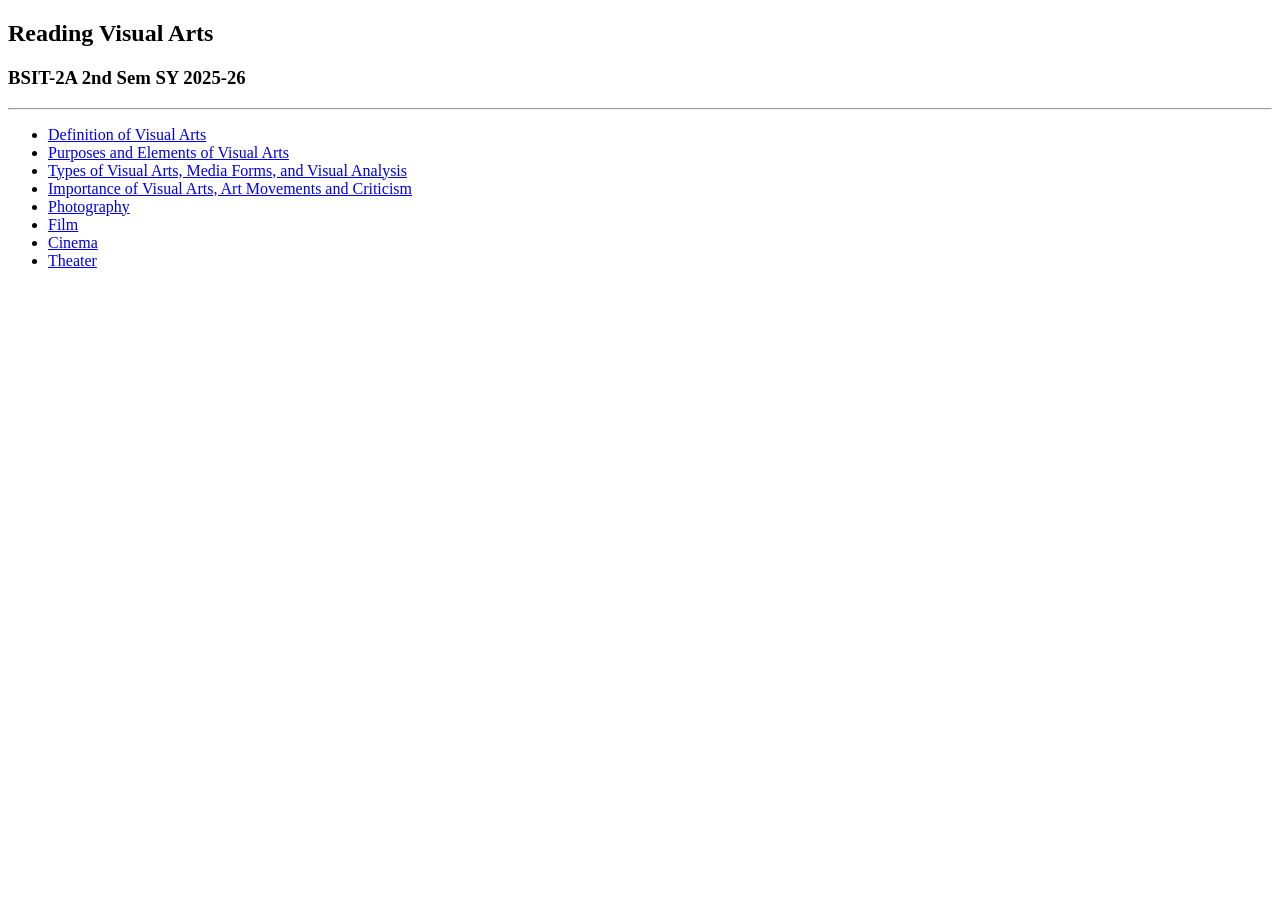
==== index.html @ 04d53574 "upd" ====
<!DOCTYPE html>
<html>
    <head>
        <title>RVA Website</title>
        <meta charset="UTF-8" />
    </head>
    <body>
        <h2>Reading Visual Arts</h2>
        <h3>BSIT-2A 2nd Sem SY 2025-26</h3>
        <hr>
        <ul>
            <li><a href="./topic/m_definition_visual_arts.html">Definition of Visual Arts</a></li>
            <li><a href="./topic/m_purpose_visual_arts.html">Purposes and Elements of Visual Arts</a></li>
            <li><a href="./topic/m_types_visual_arts.html">Types of Visual Arts, Media Forms, and Visual Analysis</a></li>
            <li><a href="./topic/m_importance_visual_arts.html">Importance of Visual Arts, Art Movements and Criticism</a></li>
            <li><a href="./topic/f_photography.html">Photography</a></li>
            <li><a href="./topic/f_film.html">Film</a></li>
            <li><a href="./topic/f_cinema.html">Cinema</a></li>
            <li><a href="./topic/f_theater.html">Theater</a></li>
        </ul>
    </body>
</html>
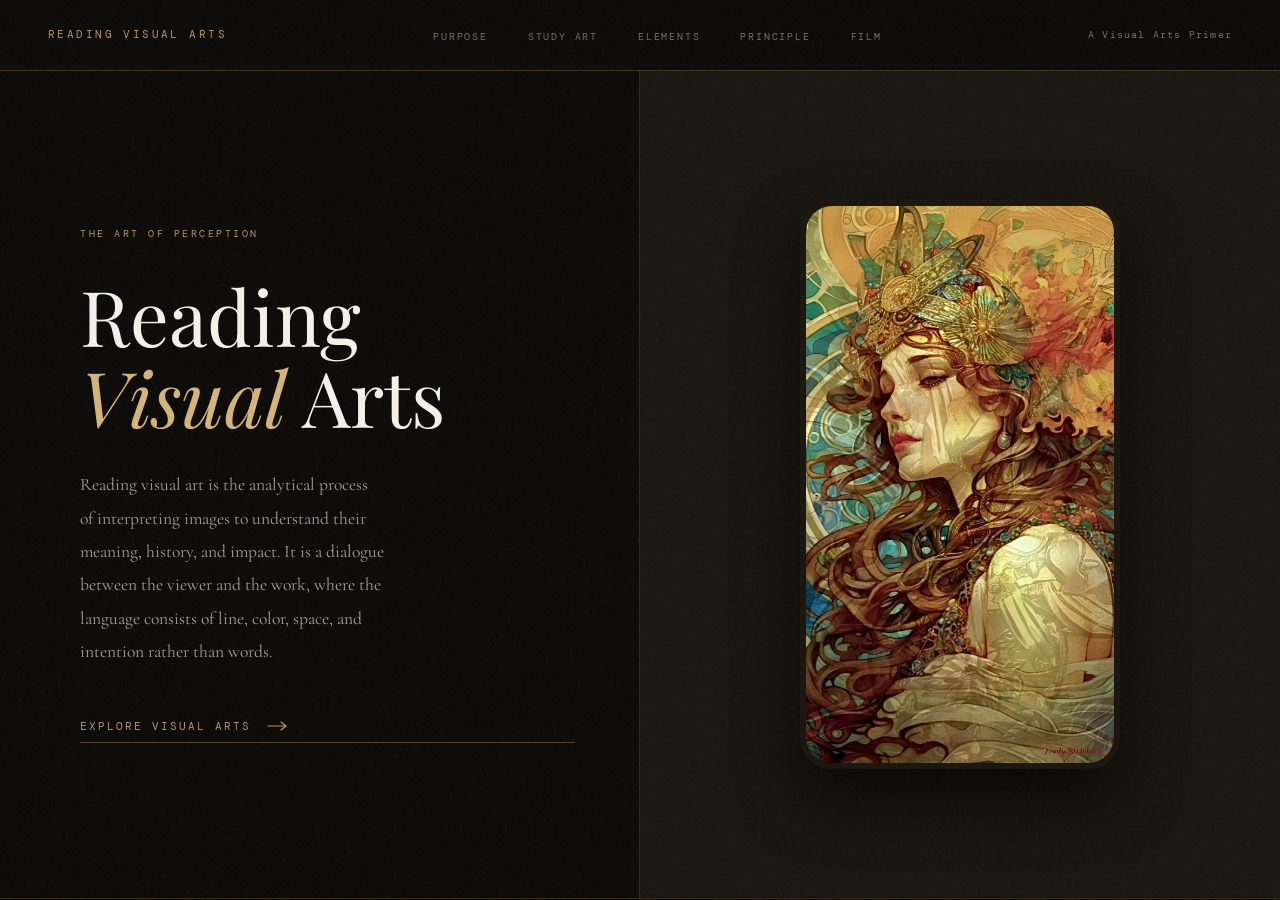
==== commit 784b103e: "Interface + Purpose" ====
--- a/index.html
+++ b/index.html
@@ -1,22 +1,51 @@
 <!DOCTYPE html>
-<html>
-    <head>
-        <title>RVA Website</title>
-        <meta charset="UTF-8" />
-    </head>
-    <body>
-        <h2>Reading Visual Arts</h2>
-        <h3>BSIT-2A 2nd Sem SY 2025-26</h3>
-        <hr>
-        <ul>
-            <li><a href="./topic/m_definition_visual_arts.html">Definition of Visual Arts</a></li>
-            <li><a href="./topic/m_purpose_visual_arts.html">Purposes and Elements of Visual Arts</a></li>
-            <li><a href="./topic/m_types_visual_arts.html">Types of Visual Arts, Media Forms, and Visual Analysis</a></li>
-            <li><a href="./topic/m_importance_visual_arts.html">Importance of Visual Arts, Art Movements and Criticism</a></li>
-            <li><a href="./topic/f_photography.html">Photography</a></li>
-            <li><a href="./topic/f_film.html">Film</a></li>
-            <li><a href="./topic/f_cinema.html">Cinema</a></li>
-            <li><a href="./topic/f_theater.html">Theater</a></li>
-        </ul>
-    </body>
+<html lang="en">
+<head>
+<meta charset="UTF-8">
+<meta name="viewport" content="width=device-width, initial-scale=1.0">
+<title>GE- ELEC 6 Reading Visual Arts</title>
+<link href="https://fonts.googleapis.com/css2?family=Playfair+Display:ital,wght@0,400;0,700;1,400;1,700&family=DM+Mono:ital,wght@0,300;0,400;1,300&family=Cormorant+Garamond:ital,wght@0,300;0,400;1,300;1,400&display=swap" rel="stylesheet">
+<link rel="stylesheet" href="style.css">
+</head>
+<body>
+
+<!-- MASTHEAD -->
+<header class="masthead">
+  <span class="masthead-logo">Reading Visual Arts
+  </span>
+  <nav>
+    <ul class="masthead-nav">
+      <li><a href="purposes.html">purpose</a></li>
+      <li><a href="#method">Study Art</a></li>
+      <li><a href="#elements">Elements</a></li>
+      <li><a href="#principles">Principle</a></li>
+      <li><a href="#film">film</a></li>
+    </ul>
+  </nav>
+  <span class="masthead-issue">A Visual Arts Primer</span>
+</header>
+
+<!-- HOME SECTION -->
+<section class="hero" id="home">
+  <div class="hero-text">
+    <p class="hero-kicker">The Art of Perception</p>
+    <h1 class="hero-title">Reading <em>Visual</em> Arts</h1>
+    <p class="hero-desc">
+      Reading visual art is the analytical process of interpreting images to understand their meaning, history, and impact. It is a dialogue between the viewer and the work, where the language consists of line, color, space, and intention rather than words.
+    </p>
+    <a href="purposes.html" class="hero-cta">
+      Explore Visual Arts
+      <svg width="20" height="10" viewBox="0 0 20 10" fill="none" xmlns="http://www.w3.org/2000/svg">
+        <path d="M1 5h18M14 1l5 4-5 4" stroke="currentColor" stroke-width="1.2" stroke-linecap="round" stroke-linejoin="round"/>
+      </svg>
+    </a>
+  </div>
+  <div class="hero-visual">
+    <div class="hero-artwork-wrapper">
+      <img src="image/web.jpg" alt="Visual Art" class="hero-artwork">
+    </div>
+  </div>
+</section>
+
+</body>
 </html>
--- a/style.css
+++ b/style.css
@@ -0,0 +1,653 @@
+*, *::before, *::after { box-sizing: border-box; margin: 0; padding: 0; }
+
+:root {
+  --ink: #0d0c0a;
+  --paper: #f5f0e8;
+  --cream: #ede7d8;
+  --gold: #b8975a;
+  --gold-light: #d4b47a;
+  --rust: #8b3a2a;
+  --slate: #3a3830;
+  --muted: #7a7060;
+  --line: rgba(90,80,60,0.18);
+  --accent: #c4501c;
+}
+
+html { scroll-behavior: smooth; }
+
+body {
+  background: var(--ink);
+  color: var(--paper);
+  font-family: 'Cormorant Garamond', Georgia, serif;
+  font-size: 18px;
+  line-height: 1.75;
+  overflow-x: hidden;
+}
+
+/* ── NOISE TEXTURE OVERLAY ── */
+body::before {
+  content: '';
+  position: fixed;
+  inset: 0;
+  background-image: url("data:image/svg+xml,%3Csvg viewBox='0 0 256 256' xmlns='http://www.w3.org/2000/svg'%3E%3Cfilter id='n'%3E%3CfeTurbulence type='fractalNoise' baseFrequency='0.9' numOctaves='4' stitchTiles='stitch'/%3E%3C/filter%3E%3Crect width='100%25' height='100%25' filter='url(%23n)' opacity='0.04'/%3E%3C/svg%3E");
+  pointer-events: none;
+  z-index: 999;
+  opacity: 0.6;
+}
+
+/* ── MASTHEAD ── */
+.masthead {
+  border-bottom: 1px solid rgba(184,151,90,0.3);
+  padding: 1.2rem 3rem;
+  display: flex;
+  align-items: center;
+  justify-content: space-between;
+  position: sticky;
+  top: 0;
+  background: var(--ink);
+  z-index: 100;
+}
+
+.masthead-logo {
+  font-family: 'DM Mono', monospace;
+  font-size: 11px;
+  letter-spacing: 0.22em;
+  text-transform: uppercase;
+  color: var(--gold);
+}
+
+.masthead-nav {
+  display: flex;
+  gap: 2.5rem;
+  list-style: none;
+}
+
+.masthead-nav a {
+  font-family: 'DM Mono', monospace;
+  font-size: 10px;
+  letter-spacing: 0.18em;
+  text-transform: uppercase;
+  color: var(--muted);
+  text-decoration: none;
+  transition: color 0.25s;
+}
+
+.masthead-nav a:hover { color: var(--gold); }
+
+.masthead-issue {
+  font-family: 'DM Mono', monospace;
+  font-size: 10px;
+  letter-spacing: 0.12em;
+  color: var(--muted);
+}
+
+/* ── HERO ── */
+.hero {
+  display: grid;
+  grid-template-columns: 1fr 1fr;
+  min-height: 92vh;
+  border-bottom: 1px solid rgba(184,151,90,0.2);
+}
+
+.hero-text {
+  padding: 5rem 4rem 5rem 5rem;
+  display: flex;
+  flex-direction: column;
+  justify-content: center;
+  border-right: 1px solid rgba(184,151,90,0.2);
+}
+
+.hero-kicker {
+  font-family: 'DM Mono', monospace;
+  font-size: 10px;
+  letter-spacing: 0.25em;
+  text-transform: uppercase;
+  color: var(--gold);
+  margin-bottom: 2rem;
+}
+
+.hero-title {
+  font-family: 'Playfair Display', Georgia, serif;
+  font-size: clamp(3.5rem, 6vw, 5.5rem);
+  font-weight: 400;
+  line-height: 1.05;
+  color: var(--paper);
+  margin-bottom: 2rem;
+}
+
+.hero-title em {
+  font-style: italic;
+  color: var(--gold-light);
+}
+
+.hero-desc {
+  font-size: 1.1rem;
+  color: rgba(245,240,232,0.65);
+  max-width: 38ch;
+  line-height: 1.9;
+  margin-bottom: 3rem;
+}
+
+.hero-cta {
+  display: inline-flex;
+  align-items: center;
+  gap: 1rem;
+  font-family: 'DM Mono', monospace;
+  font-size: 11px;
+  letter-spacing: 0.18em;
+  text-transform: uppercase;
+  color: var(--gold);
+  text-decoration: none;
+  border-bottom: 1px solid rgba(184,151,90,0.4);
+  padding-bottom: 0.4rem;
+  transition: gap 0.3s, color 0.3s;
+}
+
+.hero-cta:hover { gap: 1.5rem; color: var(--gold-light); }
+
+.hero-visual {
+  position: relative;
+  overflow: hidden;
+  background: #1a1610;
+  display: flex;
+  align-items: center;
+  justify-content: center;
+  padding: 3rem;
+}
+
+.hero-artwork-wrapper {
+  display: flex;
+  justify-content: center;
+  align-items: center;
+  width: 100%;
+  /* Combines the entry fade-up with a continuous floating animation */
+  animation: fadeInUp 1.2s ease-out both, float 6s ease-in-out infinite 1.2s;
+}
+
+.hero-artwork {
+  width: 100%;
+  max-width: 320px; /* Fixed "Phone" width */
+  aspect-ratio: 9 / 16; /* Portrait ratio */
+  object-fit: cover;
+  opacity: 1;
+  border-radius: 32px; /* Card/Phone corners */
+  box-shadow: 0 30px 60px rgba(0,0,0,0.6);
+  border: 6px solid #1a1610; /* Device-like bezel */
+  transition: transform 0.6s cubic-bezier(0.34, 1.56, 0.64, 1), box-shadow 0.6s ease, filter 0.6s ease;
+  cursor: pointer;
+}
+
+.hero-artwork:hover {
+  transform: scale(1.08) rotate(1deg);
+  box-shadow: 0 50px 100px rgba(0,0,0,0.8);
+  filter: brightness(1.1);
+}
+
+/* SVG art panel */
+.art-panel {
+  width: 100%;
+  height: 100%;
+  display: flex;
+  align-items: center;
+  justify-content: center;
+  padding: 3rem;
+}
+
+/* ── SECTION HEADERS ── */
+.section-rule {
+  display: grid;
+  grid-template-columns: auto 1fr;
+  align-items: center;
+  gap: 1.5rem;
+  margin-bottom: 3rem;
+}
+
+.section-rule-label {
+  font-family: 'DM Mono', monospace;
+  font-size: 10px;
+  letter-spacing: 0.2em;
+  text-transform: uppercase;
+  color: var(--gold);
+  white-space: nowrap;
+}
+
+.section-rule-line {
+  height: 1px;
+  background: rgba(184,151,90,0.25);
+}
+
+/* ── ELEMENTS SECTION ── */
+.elements {
+  padding: 6rem 5rem;
+  border-bottom: 1px solid rgba(184,151,90,0.2);
+}
+
+.elements-grid {
+  display: grid;
+  grid-template-columns: repeat(3, 1fr);
+  gap: 0;
+  border: 1px solid rgba(184,151,90,0.2);
+}
+
+.element-card {
+  padding: 2.5rem 2rem;
+  border-right: 1px solid rgba(184,151,90,0.2);
+  position: relative;
+  transition: background 0.4s;
+  cursor: default;
+}
+
+.element-card:last-child { border-right: none; }
+
+.element-card:hover { background: rgba(184,151,90,0.05); }
+
+.element-card-border { border-top: 1px solid rgba(184,151,90,0.2); }
+
+.element-number {
+  font-family: 'DM Mono', monospace;
+  font-size: 10px;
+  letter-spacing: 0.18em;
+  color: var(--gold);
+  margin-bottom: 1.5rem;
+  display: block;
+}
+
+.element-name {
+  font-family: 'Playfair Display', serif;
+  font-size: 1.7rem;
+  font-weight: 400;
+  color: var(--paper);
+  margin-bottom: 1rem;
+  line-height: 1.2;
+}
+
+.element-desc {
+  font-size: 0.95rem;
+  color: rgba(245,240,232,0.55);
+  line-height: 1.8;
+}
+
+.element-glyph {
+  position: absolute;
+  bottom: 1.5rem;
+  right: 1.5rem;
+  font-family: 'Playfair Display', serif;
+  font-size: 5rem;
+  color: rgba(184,151,90,0.08);
+  line-height: 1;
+  pointer-events: none;
+  transition: color 0.4s;
+}
+
+.element-card:hover .element-glyph { color: rgba(184,151,90,0.14); }
+
+/* ── HOW TO READ ── */
+.how-to-read {
+  display: grid;
+  grid-template-columns: 2fr 3fr;
+  border-bottom: 1px solid rgba(184,151,90,0.2);
+}
+
+.read-sidebar {
+  padding: 5rem 3rem 5rem 5rem;
+  border-right: 1px solid rgba(184,151,90,0.2);
+}
+
+.read-sidebar-title {
+  font-family: 'Playfair Display', serif;
+  font-size: 2.8rem;
+  font-weight: 400;
+  line-height: 1.15;
+  color: var(--paper);
+  margin-bottom: 2rem;
+}
+
+.read-sidebar-title em { color: var(--gold-light); font-style: italic; }
+
+.read-sidebar p {
+  font-size: 1rem;
+  color: rgba(245,240,232,0.6);
+  line-height: 1.9;
+  margin-bottom: 1.2rem;
+}
+
+.read-steps {
+  padding: 5rem 4rem 5rem 3rem;
+}
+
+.read-step {
+  display: grid;
+  grid-template-columns: 3rem 1fr;
+  gap: 1.5rem;
+  padding: 2rem 0;
+  border-bottom: 1px solid rgba(184,151,90,0.12);
+  align-items: start;
+  transition: padding-left 0.3s;
+}
+
+.read-step:first-child { padding-top: 0; }
+.read-step:last-child { border-bottom: none; }
+.read-step:hover { padding-left: 0.5rem; }
+
+.step-num {
+  font-family: 'DM Mono', monospace;
+  font-size: 10px;
+  letter-spacing: 0.15em;
+  color: var(--gold);
+  padding-top: 0.35rem;
+}
+
+.step-title {
+  font-family: 'Playfair Display', serif;
+  font-size: 1.3rem;
+  font-weight: 400;
+  color: var(--paper);
+  margin-bottom: 0.6rem;
+}
+
+.step-body {
+  font-size: 0.95rem;
+  color: rgba(245,240,232,0.55);
+  line-height: 1.85;
+}
+
+/* ── VOCABULARY ── */
+.vocabulary {
+  padding: 6rem 5rem;
+  border-bottom: 1px solid rgba(184,151,90,0.2);
+}
+
+.vocab-columns {
+  columns: 2;
+  column-gap: 4rem;
+  column-rule: 1px solid rgba(184,151,90,0.18);
+}
+
+.vocab-entry {
+  break-inside: avoid;
+  margin-bottom: 2.2rem;
+  padding-bottom: 2.2rem;
+  border-bottom: 1px solid rgba(184,151,90,0.1);
+}
+
+.vocab-entry:last-child { border-bottom: none; }
+
+.vocab-term {
+  font-family: 'Playfair Display', serif;
+  font-size: 1.2rem;
+  font-style: italic;
+  color: var(--gold-light);
+  margin-bottom: 0.3rem;
+}
+
+.vocab-pos {
+  font-family: 'DM Mono', monospace;
+  font-size: 9px;
+  letter-spacing: 0.18em;
+  text-transform: uppercase;
+  color: var(--muted);
+  margin-bottom: 0.5rem;
+}
+
+.vocab-def {
+  font-size: 0.95rem;
+  color: rgba(245,240,232,0.6);
+  line-height: 1.8;
+}
+
+/* ── PULL QUOTE ── */
+.pull-quote {
+  padding: 5rem;
+  border-bottom: 1px solid rgba(184,151,90,0.2);
+  text-align: center;
+  position: relative;
+}
+
+.pull-quote::before {
+  content: '"';
+  font-family: 'Playfair Display', serif;
+  font-size: 12rem;
+  color: rgba(184,151,90,0.08);
+  position: absolute;
+  top: -1rem;
+  left: 50%;
+  transform: translateX(-50%);
+  line-height: 1;
+  pointer-events: none;
+}
+
+.pull-quote blockquote {
+  font-family: 'Playfair Display', serif;
+  font-size: clamp(1.8rem, 3.5vw, 2.8rem);
+  font-style: italic;
+  font-weight: 400;
+  color: var(--paper);
+  max-width: 28ch;
+  margin: 0 auto 1.5rem;
+  line-height: 1.45;
+}
+
+.pull-quote cite {
+  font-family: 'DM Mono', monospace;
+  font-size: 10px;
+  letter-spacing: 0.2em;
+  text-transform: uppercase;
+  color: var(--gold);
+  font-style: normal;
+}
+
+/* ── READING APPROACHES ── */
+.approaches {
+  padding: 6rem 5rem;
+  border-bottom: 1px solid rgba(184,151,90,0.2);
+}
+
+.approaches-title {
+  font-family: 'Playfair Display', serif;
+  font-size: clamp(2.2rem, 4vw, 3.5rem);
+  font-weight: 400;
+  color: var(--paper);
+  margin-bottom: 3.5rem;
+  max-width: 22ch;
+}
+
+.approaches-title em { font-style: italic; color: var(--gold-light); }
+
+.approach-list {
+  display: grid;
+  grid-template-columns: repeat(2, 1fr);
+  gap: 2px;
+  background: rgba(184,151,90,0.15);
+}
+
+.approach-item {
+  background: var(--ink);
+  padding: 3rem;
+  position: relative;
+  overflow: hidden;
+  transition: background 0.35s;
+}
+
+.approach-item::before {
+  content: '';
+  position: absolute;
+  bottom: 0;
+  left: 0;
+  right: 0;
+  height: 3px;
+  background: var(--gold);
+  transform: scaleX(0);
+  transform-origin: left;
+  transition: transform 0.4s ease;
+}
+
+.approach-item:hover::before { transform: scaleX(1); }
+.approach-item:hover { background: #151310; }
+
+.approach-icon {
+  width: 2.5rem;
+  height: 2.5rem;
+  margin-bottom: 1.5rem;
+  opacity: 0.7;
+}
+
+.approach-name {
+  font-family: 'Playfair Display', serif;
+  font-size: 1.4rem;
+  font-weight: 400;
+  color: var(--paper);
+  margin-bottom: 0.8rem;
+}
+
+.approach-body {
+  font-size: 0.93rem;
+  color: rgba(245,240,232,0.55);
+  line-height: 1.85;
+}
+
+/* ── FOOTER ── */
+.footer {
+  padding: 3rem 5rem;
+  display: flex;
+  align-items: center;
+  justify-content: space-between;
+  border-top: 1px solid rgba(184,151,90,0.2);
+}
+
+.footer-logo {
+  font-family: 'Playfair Display', serif;
+  font-size: 1.4rem;
+  font-style: italic;
+  color: var(--gold-light);
+}
+
+.footer-copy {
+  font-family: 'DM Mono', monospace;
+  font-size: 9px;
+  letter-spacing: 0.15em;
+  color: var(--muted);
+}
+
+/* ── ANIMATIONS ── */
+@keyframes fadeInUp {
+  from { opacity: 0; transform: translateY(30px); }
+  to   { opacity: 1; transform: translateY(0); }
+}
+
+@keyframes float {
+  0%, 100% { transform: translateY(0); }
+  50% { transform: translateY(-20px); }
+}
+
+.hero-kicker  { animation: fadeInUp 0.8s ease both; animation-delay: 0.1s; }
+.hero-title   { animation: fadeInUp 0.8s ease both; animation-delay: 0.25s; }
+.hero-desc    { animation: fadeInUp 0.8s ease both; animation-delay: 0.4s; }
+.hero-cta     { animation: fadeInUp 0.8s ease both; animation-delay: 0.55s; }
+
+/* scrolled reveals */
+.reveal {
+  opacity: 0;
+  transform: translateY(24px);
+  transition: opacity 0.7s ease, transform 0.7s ease;
+}
+.reveal.visible {
+  opacity: 1;
+  transform: none;
+}
+
+/* ── MOBILE RESPONSIVENESS ── */
+@media (max-width: 850px) {
+  .hero {
+    grid-template-columns: 1fr;
+    min-height: auto;
+  }
+  .hero-text {
+    padding: 4rem 2rem;
+    border-right: none;
+    border-bottom: 1px solid rgba(184,151,90,0.1);
+    align-items: center;
+    text-align: center;
+  }
+  .hero-desc { margin-inline: auto; }
+  .hero-title { font-size: 2.8rem; }
+  .hero-visual { padding: 4rem 2rem; }
+}
+
+/* ── PURPOSE PAGE UNIQUE STYLES ── */
+.hero-purpose {
+  grid-template-columns: 1.2fr 0.8fr; /* Flipped and adjusted ratio */
+  direction: rtl; /* Flip the columns layout */
+}
+
+.hero-purpose > * {
+  direction: ltr; /* Reset text direction for content */
+}
+
+.purpose-text {
+  border-right: none;
+  border-left: 1px solid rgba(184,151,90,0.2);
+}
+
+.purpose-grid {
+  display: grid;
+  gap: 2rem;
+  margin-bottom: 3rem;
+}
+
+.purpose-item h3 {
+  font-family: 'DM Mono', monospace;
+  font-size: 12px;
+  text-transform: uppercase;
+  color: var(--gold-light);
+  margin-bottom: 0.5rem;
+}
+
+.purpose-item p {
+  font-size: 0.95rem;
+  color: rgba(245,240,232,0.6);
+  line-height: 1.6;
+}
+
+.purpose-artwork {
+  filter: sepia(0.3) contrast(1.1); /* Unique visual treatment for this page */
+}
+
+/* ── PURPOSES PAGE LAYOUT ── */
+.purposes-container {
+  max-width: 1400px;
+  margin: 0 auto;
+  padding: 5rem 3rem;
+}
+
+.purposes-header {
+  text-align: center;
+  margin-bottom: 6rem;
+  max-width: 800px;
+  margin-inline: auto;
+}
+
+.purposes-grid {
+  display: grid;
+  grid-template-columns: repeat(auto-fit, minmax(350px, 1fr));
+  gap: 4rem 3rem;
+}
+
+.purpose-card {
+  padding-top: 2rem;
+  border-top: 1px solid rgba(184,151,90,0.2);
+  transition: transform 0.4s ease;
+}
+
+.purpose-card:hover {
+  transform: translateY(-10px);
+}
+
+.purpose-card .element-name {
+  font-size: 1.5rem;
+  margin-bottom: 1.5rem;
+  color: var(--gold-light);
+}
+
+.purpose-card .element-desc {
+  color: rgba(245,240,232,0.7);
+}
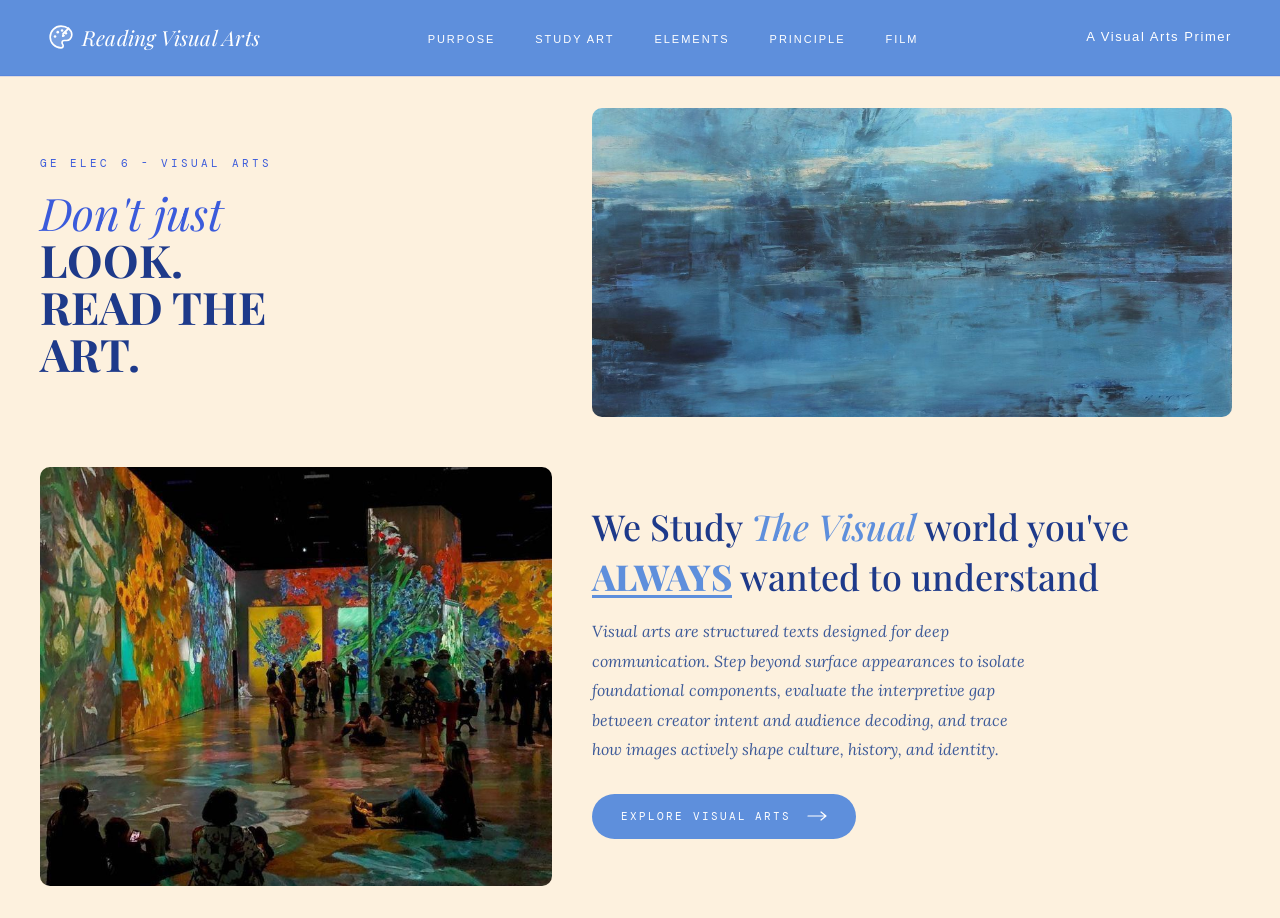
==== commit 867e7276: "i built a brand new landing page and added elements.html. i completely updated our design system by " ====
--- a/index.html
+++ b/index.html
@@ -3,49 +3,249 @@
 <head>
 <meta charset="UTF-8">
 <meta name="viewport" content="width=device-width, initial-scale=1.0">
-<title>GE- ELEC 6 Reading Visual Arts</title>
+<title>GE ELEC 6 — Reading Visual Arts</title>
 <link href="https://fonts.googleapis.com/css2?family=Playfair+Display:ital,wght@0,400;0,700;1,400;1,700&family=DM+Mono:ital,wght@0,300;0,400;1,300&family=Cormorant+Garamond:ital,wght@0,300;0,400;1,300;1,400&display=swap" rel="stylesheet">
+<link href="https://fonts.googleapis.com/css2?family=Lora:ital@1&display=swap" rel="stylesheet">
 <link rel="stylesheet" href="style.css">
+<style>
+*, *::before, *::after { box-sizing: border-box; margin: 0; padding: 0; }
+
+html { height: 100%; overflow: hidden; }
+body { height: 100%; overflow: hidden; background: var(--bg); }
+
+.editorial-hero {
+  width: 100vw;
+  height: calc(100vh - 58px);
+  display: flex;          
+  overflow: hidden;
+}
+
+.col-left {
+  width: 45%;
+  height: 100%;
+  display: flex;
+  flex-direction: column;
+  flex-shrink: 0;
+  overflow: hidden;
+}
+
+.ed-title-block {
+  height: 45%;
+  padding: 1rem 1rem 1rem 2.5rem; 
+  display: flex;
+  flex-direction: column;
+  justify-content: center;           
+  flex-shrink: 0;
+}
+
+.ed-accent {
+  font-family: 'DM Mono', monospace;
+  font-size: 11px;
+  letter-spacing: 0.28em;
+  text-transform: uppercase;
+  color: var(--cobalt);
+  margin-bottom: 1rem;
+}
+
+.ed-title {
+  font-family: 'Playfair Display', serif;
+  font-size: clamp(2rem, 3.5vw, 4rem);
+  font-weight: 700;
+  line-height: 1.05;
+  color: var(--navy);
+}
+
+.ed-title em {
+  font-style: italic;
+  color: var(--cobalt);
+  font-weight: 400;
+}
+
+.ed-img-bottom {
+  flex: 1;
+  padding: 0.8rem 1.5rem 2rem 2.5rem; 
+  overflow: hidden;
+}
+
+.ed-img-bottom .img-wrap,
+.ed-img-top .img-wrap {
+  width: 100%;
+  height: 100%;
+  border-radius: 10px;
+  overflow: hidden;
+}
+
+.ed-img-bottom .img-wrap img,
+.ed-img-top .img-wrap img {
+  width: 100%; height: 100%;
+  object-fit: cover; display: block;
+}
+
+.col-right {
+  width: 55%;
+  height: 100%;
+  display: flex;
+  flex-direction: column;
+  flex-shrink: 0;
+  overflow: hidden;
+}
+
+.ed-img-top {
+  height: 42%;
+  padding: 2rem 3rem 0.8rem 1rem;
+  flex-shrink: 0;
+  overflow: hidden;
+}
+
+.ed-body-block {
+  flex: 1;
+  padding: 1.5rem 4rem 2rem 1rem;
+  display: flex;
+  flex-direction: column;
+  justify-content: center;
+  overflow: hidden;
+}
+
+.ed-subtitle {
+  font-family: 'Playfair Display', serif;
+  font-size: clamp(1.6rem, 2.8vw, 2.4rem);   
+  font-weight: 500;
+  color: var(--navy);
+  line-height: 1.4;
+  margin-bottom: 1rem;
+}
+
+.ed-subtitle em {
+  font-style: italic;
+  color: #5e8fdc;                            
+}
+
+.ed-subtitle strong {
+  font-weight: 800;
+  text-decoration: underline;
+  text-underline-offset: 4px;
+  color: #5e8fdc;                             
+}
+
+.ed-desc {
+  font-family: 'Lora', serif;
+  font-style: italic;
+  font-size: 1rem;
+  color: var(--text-body);
+  line-height: 1.85;
+  max-width: 44ch;
+  margin-bottom: 1.8rem;
+}
+.ed-body-block .hero-cta {
+  background: rgba(94, 143, 220, 1);    
+}
+
+.ed-body-block .hero-cta:hover {
+  background: #4a7abf;                  
+}
+
+/* placeholder */
+.img-ph {
+  width: 100%; height: 100%;
+  border-radius: 10px;
+  background: rgba(59,91,219,0.05);
+  border: 2px dashed rgba(59,91,219,0.18);
+  display: flex;
+  align-items: center;
+  justify-content: center;
+}
+.img-ph span {
+  font-family: 'DM Mono', monospace;
+  font-size: 9px;
+  letter-spacing: 0.2em;
+  color: rgba(59,91,219,0.28);
+  text-transform: uppercase;
+  text-align: center;
+  line-height: 2;
+}
+</style>
 </head>
 <body>
 
-<!-- MASTHEAD -->
 <header class="masthead">
-  <span class="masthead-logo">Reading Visual Arts
-  </span>
+  <a href="index.html" style="text-decoration: none;">
+    <span class="masthead-logo">
+      <svg xmlns="http://www.w3.org/2000/svg" width="26" height="26" viewBox="0 0 24 24" fill="none" class="logo-icon">
+        <path d="M12 2C6.48 2 2 6.48 2 12c0 5.52 4.48 10 10 10 1.1 0 2-.9 2-2 0-.53-.2-1-.53-1.37-.32-.36-.51-.84-.51-1.35 0-1.1.9-2 2-2h2.35C19.66 15.28 22 12.85 22 10c0-4.42-4.48-8-10-8z" fill="currentColor" opacity="0.15"/>
+        <path d="M12 2C6.48 2 2 6.48 2 12c0 5.52 4.48 10 10 10 1.1 0 2-.9 2-2 0-.53-.2-1-.53-1.37-.32-.36-.51-.84-.51-1.35 0-1.1.9-2 2-2h2.35C19.66 15.28 22 12.85 22 10c0-4.42-4.48-8-10-8z" stroke="currentColor" stroke-width="1.5" fill="none"/>
+        <circle cx="6.5" cy="11.5" r="1.2" fill="currentColor"/>
+        <circle cx="9"   cy="7.5"  r="1.2" fill="currentColor"/>
+        <circle cx="13"  cy="6"    r="1.2" fill="currentColor"/>
+        <circle cx="16.5" cy="8.5" r="1.2" fill="currentColor"/>
+        <line x1="19" y1="4" x2="14" y2="9" stroke="currentColor" stroke-width="1.8" stroke-linecap="round"/>
+        <path d="M14 9 c-1 1-1.5 2-1 2.8 .8.5 1.8 0 2.8-1z" fill="currentColor"/>
+      </svg>
+      Reading Visual Arts
+    </span>
+  </a>
   <nav>
     <ul class="masthead-nav">
-      <li><a href="purposes.html">purpose</a></li>
-      <li><a href="#method">Study Art</a></li>
-      <li><a href="#elements">Elements</a></li>
-      <li><a href="#principles">Principle</a></li>
-      <li><a href="#film">film</a></li>
+      <li><a href="purposes.html">Purpose</a></li>
+      <li><a href="method.html">Study Art</a></li>
+      <li><a href="elements.html">Elements</a></li>
+      <li><a href="principles.html">Principle</a></li>
+      <li><a href="film.html">Film</a></li>
     </ul>
   </nav>
   <span class="masthead-issue">A Visual Arts Primer</span>
 </header>
 
-<!-- HOME SECTION -->
-<section class="hero" id="home">
-  <div class="hero-text">
-    <p class="hero-kicker">The Art of Perception</p>
-    <h1 class="hero-title">Reading <em>Visual</em> Arts</h1>
-    <p class="hero-desc">
-      Reading visual art is the analytical process of interpreting images to understand their meaning, history, and impact. It is a dialogue between the viewer and the work, where the language consists of line, color, space, and intention rather than words.
-    </p>
-    <a href="purposes.html" class="hero-cta">
-      Explore Visual Arts
-      <svg width="20" height="10" viewBox="0 0 20 10" fill="none" xmlns="http://www.w3.org/2000/svg">
-        <path d="M1 5h18M14 1l5 4-5 4" stroke="currentColor" stroke-width="1.2" stroke-linecap="round" stroke-linejoin="round"/>
-      </svg>
-    </a>
+<section class="editorial-hero">
+
+  <!-- LEFT  -->
+  <div class="col-left">
+
+    <div class="ed-title-block">
+      <p class="ed-accent">GE ELEC 6 - Visual Arts</p>
+      <h1 class="ed-title">
+        <em>Don't just</em><br>
+        LOOK.<br>
+        READ THE<br>
+        ART.
+      </h1>
+    </div>
+
+    <div class="ed-img-bottom">
+      <div class="img-wrap">
+        <img src="image/web.jpg" alt="Art"
+          onerror="this.parentElement.outerHTML='<div class=img-ph><span>Image 1<br>(bottom left)</span></div>'">
+      </div>
+    </div>
+
   </div>
-  <div class="hero-visual">
-    <div class="hero-artwork-wrapper">
-      <img src="image/web.jpg" alt="Visual Art" class="hero-artwork">
-    </div>
+
+  <div class="col-right">
+
+    <div class="ed-img-top">
+      <div class="img-wrap">
+        <img src="image/web2.jpg" alt="Art"
+          onerror="this.parentElement.outerHTML='<div class=img-ph><span>Image 2<br>(top right)</span></div>'">
+      </div>
+    </div>
+
+    <div class="ed-body-block">
+      <p class="ed-subtitle">
+        We Study <em>The Visual</em> world you've<br>
+        <strong>ALWAYS</strong> wanted to understand
+      </p>
+      <p class="ed-desc">
+        Visual arts are structured texts designed for deep communication. Step beyond surface appearances to isolate foundational components, evaluate the interpretive gap between creator intent and audience decoding, and trace how images actively shape culture, history, and identity.
+      </p>
+      <a href="purposes.html" class="hero-cta" style="align-self:flex-start;">
+        EXPLORE VISUAL ARTS
+        <svg width="20" height="10" viewBox="0 0 20 10" fill="none">
+          <path d="M1 5h18M14 1l5 4-5 4" stroke="currentColor" stroke-width="1.2" stroke-linecap="round" stroke-linejoin="round"/>
+        </svg>
+      </a>
+    </div>
+
   </div>
+
 </section>
-
 </body>
 </html>
--- a/style.css
+++ b/style.css
@@ -1,59 +1,74 @@
 *, *::before, *::after { box-sizing: border-box; margin: 0; padding: 0; }
 
 :root {
-  --ink: #0d0c0a;
-  --paper: #f5f0e8;
-  --cream: #ede7d8;
-  --gold: #b8975a;
-  --gold-light: #d4b47a;
-  --rust: #8b3a2a;
-  --slate: #3a3830;
-  --muted: #7a7060;
-  --line: rgba(90,80,60,0.18);
-  --accent: #c4501c;
+  --bg:         #fdf1de;  
+  --white:      #ffffff;  
+  --off-white:  #faf7f2;  
+  --navy:       #1e3a8a;   
+  --cobalt:     #3b5bdb;   
+  --blue-mid:   #4c6ef5;   
+  --blue-light: #748ffc;  
+  --blue-banner:#4263eb;   
+  --text:       #1e3a8a;  
+  --text-body:  #3d5a99;  
+  --muted:      #6b84c4;   
+  --border:     rgba(59,91,219,0.15);
+  --shadow:     0 4px 24px rgba(30,58,138,0.08);
 }
 
 html { scroll-behavior: smooth; }
 
 body {
-  background: var(--ink);
-  color: var(--paper);
+  background: var(--bg);
+  color: var(--text);
   font-family: 'Cormorant Garamond', Georgia, serif;
   font-size: 18px;
   line-height: 1.75;
   overflow-x: hidden;
 }
 
-/* ── NOISE TEXTURE OVERLAY ── */
-body::before {
-  content: '';
-  position: fixed;
-  inset: 0;
-  background-image: url("data:image/svg+xml,%3Csvg viewBox='0 0 256 256' xmlns='http://www.w3.org/2000/svg'%3E%3Cfilter id='n'%3E%3CfeTurbulence type='fractalNoise' baseFrequency='0.9' numOctaves='4' stitchTiles='stitch'/%3E%3C/filter%3E%3Crect width='100%25' height='100%25' filter='url(%23n)' opacity='0.04'/%3E%3C/svg%3E");
-  pointer-events: none;
-  z-index: 999;
-  opacity: 0.6;
-}
-
-/* ── MASTHEAD ── */
+::-webkit-scrollbar {
+  width: 8px;
+}
+
+::-webkit-scrollbar-track {
+  background: var(--bg);      
+}
+
+::-webkit-scrollbar-thumb {
+  background: rgba(94, 143, 220, 1); 
+  border-radius: 100px;
+}
+
+::-webkit-scrollbar-thumb:hover {
+  background: var(--navy);    
+}
+
 .masthead {
-  border-bottom: 1px solid rgba(184,151,90,0.3);
+  border-bottom: 1px solid var(--border);
   padding: 1.2rem 3rem;
   display: flex;
   align-items: center;
   justify-content: space-between;
   position: sticky;
   top: 0;
-  background: var(--ink);
+  background: rgba(94, 143, 220);
+  backdrop-filter: blur(12px);
   z-index: 100;
+  box-shadow: 0 1px 0 var(--border);
 }
 
 .masthead-logo {
-  font-family: 'DM Mono', monospace;
-  font-size: 11px;
-  letter-spacing: 0.22em;
-  text-transform: uppercase;
-  color: var(--gold);
+  font-family: 'Playfair Display', Georgia, serif;
+  font-style: italic;
+  font-weight: 400;
+  font-size: 1.3rem;
+  letter-spacing: 0.01em;
+  color: var(--white);
+  text-transform: none;
+  display: flex;           
+  align-items: center;     
+  gap: 8px;                
 }
 
 .masthead-nav {
@@ -63,30 +78,57 @@
 }
 
 .masthead-nav a {
+  font-family:'Trebuchet MS', 'Lucida Sans Unicode', 'Lucida Grande', 'Lucida Sans', Arial, sans-serif;
+  font-size: 11px;
+  letter-spacing: 0.18em;
+  text-transform: uppercase;
+  color: var(--white);
+  text-decoration: none;
+  transition: color 0.25s;
+}
+
+.masthead-nav a:hover,
+.masthead-nav a.active {
+  color: #1e3a8a;    
+}
+.masthead-issue {
+  font-family:'Trebuchet MS', 'Lucida Sans Unicode', 'Lucida Grande', 'Lucida Sans', Arial, sans-serif;
+  font-size: 13px;
+  letter-spacing: 0.12em;
+  color: var(--white);
+}
+.btn-back {
+  position: fixed;
+  top: 90px;
+  left: 24px;
+  z-index: 800;
+  text-decoration: none;
+  display: inline-flex;
+  align-items: center;
+  gap: 1rem;
   font-family: 'DM Mono', monospace;
   font-size: 10px;
   letter-spacing: 0.18em;
   text-transform: uppercase;
-  color: var(--muted);
-  text-decoration: none;
-  transition: color 0.25s;
-}
-
-.masthead-nav a:hover { color: var(--gold); }
-
-.masthead-issue {
-  font-family: 'DM Mono', monospace;
-  font-size: 10px;
-  letter-spacing: 0.12em;
-  color: var(--muted);
-}
-
-/* ── HERO ── */
+  color: var(--white);
+  background: rgba(2, 54, 167, 0.699);
+  backdrop-filter: blur(8px);
+  -webkit-backdrop-filter: blur(8px);
+  padding: 0.8rem 1.8rem;
+  border-radius: 100px;
+  transition: background 0.3s, color 0.3s;
+}
+
+.btn-back:hover {
+  background: var(--white);
+  color: var(--cobalt);
+  border: 1px solid #1e3a8a;    
+}
 .hero {
   display: grid;
   grid-template-columns: 1fr 1fr;
   min-height: 92vh;
-  border-bottom: 1px solid rgba(184,151,90,0.2);
+  border-bottom: 1px solid var(--border);
 }
 
 .hero-text {
@@ -94,7 +136,8 @@
   display: flex;
   flex-direction: column;
   justify-content: center;
-  border-right: 1px solid rgba(184,151,90,0.2);
+  border-right: 1px solid var(--border);
+  background: var(--white);
 }
 
 .hero-kicker {
@@ -102,27 +145,27 @@
   font-size: 10px;
   letter-spacing: 0.25em;
   text-transform: uppercase;
-  color: var(--gold);
+  color: var(--cobalt);
   margin-bottom: 2rem;
 }
 
 .hero-title {
   font-family: 'Playfair Display', Georgia, serif;
   font-size: clamp(3.5rem, 6vw, 5.5rem);
-  font-weight: 400;
+  font-weight: 700;
   line-height: 1.05;
-  color: var(--paper);
+  color: var(--navy);
   margin-bottom: 2rem;
 }
 
 .hero-title em {
   font-style: italic;
-  color: var(--gold-light);
+  color: var(--cobalt);
 }
 
 .hero-desc {
   font-size: 1.1rem;
-  color: rgba(245,240,232,0.65);
+  color: var(--text-body);
   max-width: 38ch;
   line-height: 1.9;
   margin-bottom: 3rem;
@@ -136,19 +179,21 @@
   font-size: 11px;
   letter-spacing: 0.18em;
   text-transform: uppercase;
-  color: var(--gold);
+  color: var(--white);
+  background: var(--cobalt);
   text-decoration: none;
-  border-bottom: 1px solid rgba(184,151,90,0.4);
-  padding-bottom: 0.4rem;
-  transition: gap 0.3s, color 0.3s;
-}
-
-.hero-cta:hover { gap: 1.5rem; color: var(--gold-light); }
+  padding: 0.8rem 1.8rem;
+  border-radius: 100px;
+  transition: gap 0.3s, background 0.3s;
+  align-self: flex-start;
+}
+
+.hero-cta:hover { background: var(--navy); gap: 1.5rem; }
 
 .hero-visual {
   position: relative;
   overflow: hidden;
-  background: #1a1610;
+  background: var(--bg);
   display: flex;
   align-items: center;
   justify-content: center;
@@ -160,40 +205,26 @@
   justify-content: center;
   align-items: center;
   width: 100%;
-  /* Combines the entry fade-up with a continuous floating animation */
   animation: fadeInUp 1.2s ease-out both, float 6s ease-in-out infinite 1.2s;
 }
 
 .hero-artwork {
   width: 100%;
-  max-width: 320px; /* Fixed "Phone" width */
-  aspect-ratio: 9 / 16; /* Portrait ratio */
+  max-width: 320px;
+  aspect-ratio: 9 / 16;
   object-fit: cover;
-  opacity: 1;
-  border-radius: 32px; /* Card/Phone corners */
-  box-shadow: 0 30px 60px rgba(0,0,0,0.6);
-  border: 6px solid #1a1610; /* Device-like bezel */
-  transition: transform 0.6s cubic-bezier(0.34, 1.56, 0.64, 1), box-shadow 0.6s ease, filter 0.6s ease;
+  border-radius: 32px;
+  box-shadow: 0 40px 80px rgba(30,58,138,0.18);
+  border: 6px solid var(--white);
+  transition: transform 0.6s cubic-bezier(0.34, 1.56, 0.64, 1), box-shadow 0.6s ease;
   cursor: pointer;
 }
 
 .hero-artwork:hover {
   transform: scale(1.08) rotate(1deg);
-  box-shadow: 0 50px 100px rgba(0,0,0,0.8);
-  filter: brightness(1.1);
-}
-
-/* SVG art panel */
-.art-panel {
-  width: 100%;
-  height: 100%;
-  display: flex;
-  align-items: center;
-  justify-content: center;
-  padding: 3rem;
-}
-
-/* ── SECTION HEADERS ── */
+  box-shadow: 0 60px 120px rgba(30,58,138,0.25);
+}
+
 .section-rule {
   display: grid;
   grid-template-columns: auto 1fr;
@@ -207,47 +238,50 @@
   font-size: 10px;
   letter-spacing: 0.2em;
   text-transform: uppercase;
-  color: var(--gold);
+  color: var(--cobalt);
   white-space: nowrap;
 }
 
 .section-rule-line {
   height: 1px;
-  background: rgba(184,151,90,0.25);
-}
-
-/* ── ELEMENTS SECTION ── */
+  background: var(--border);
+}
+
 .elements {
   padding: 6rem 5rem;
-  border-bottom: 1px solid rgba(184,151,90,0.2);
+  border-bottom: 1px solid var(--border);
+  background: var(--bg);
 }
 
 .elements-grid {
   display: grid;
   grid-template-columns: repeat(3, 1fr);
   gap: 0;
-  border: 1px solid rgba(184,151,90,0.2);
+  border: 1px solid var(--border);
+  border-radius: 12px;
+  overflow: hidden;
+  background: var(--white);
+  box-shadow: var(--shadow);
 }
 
 .element-card {
   padding: 2.5rem 2rem;
-  border-right: 1px solid rgba(184,151,90,0.2);
+  border-right: 1px solid var(--border);
   position: relative;
   transition: background 0.4s;
   cursor: default;
+  background: var(--white);
 }
 
 .element-card:last-child { border-right: none; }
-
-.element-card:hover { background: rgba(184,151,90,0.05); }
-
-.element-card-border { border-top: 1px solid rgba(184,151,90,0.2); }
+.element-card:hover { background: var(--off-white); }
+.element-card-border { border-top: 1px solid var(--border); }
 
 .element-number {
   font-family: 'DM Mono', monospace;
   font-size: 10px;
   letter-spacing: 0.18em;
-  color: var(--gold);
+  color: var(--cobalt);
   margin-bottom: 1.5rem;
   display: block;
 }
@@ -255,16 +289,17 @@
 .element-name {
   font-family: 'Playfair Display', serif;
   font-size: 1.7rem;
-  font-weight: 400;
-  color: var(--paper);
+  font-weight: 700;
+  color: var(--navy);
   margin-bottom: 1rem;
   line-height: 1.2;
 }
 
 .element-desc {
   font-size: 0.95rem;
-  color: rgba(245,240,232,0.55);
+  color: var(--text-body);
   line-height: 1.8;
+  
 }
 
 .element-glyph {
@@ -273,46 +308,47 @@
   right: 1.5rem;
   font-family: 'Playfair Display', serif;
   font-size: 5rem;
-  color: rgba(184,151,90,0.08);
+  color: rgba(59,91,219,0.05);
   line-height: 1;
   pointer-events: none;
   transition: color 0.4s;
 }
 
-.element-card:hover .element-glyph { color: rgba(184,151,90,0.14); }
-
-/* ── HOW TO READ ── */
+.element-card:hover .element-glyph { color: rgba(59,91,219,0.1); }
+
 .how-to-read {
   display: grid;
   grid-template-columns: 2fr 3fr;
-  border-bottom: 1px solid rgba(184,151,90,0.2);
+  border-bottom: 1px solid var(--border);
 }
 
 .read-sidebar {
   padding: 5rem 3rem 5rem 5rem;
-  border-right: 1px solid rgba(184,151,90,0.2);
+  border-right: 1px solid var(--border);
+  background: var(--bg);
 }
 
 .read-sidebar-title {
   font-family: 'Playfair Display', serif;
   font-size: 2.8rem;
-  font-weight: 400;
+  font-weight: 700;
   line-height: 1.15;
-  color: var(--paper);
+  color: var(--navy);
   margin-bottom: 2rem;
 }
 
-.read-sidebar-title em { color: var(--gold-light); font-style: italic; }
+.read-sidebar-title em { color: var(--cobalt); font-style: italic; }
 
 .read-sidebar p {
   font-size: 1rem;
-  color: rgba(245,240,232,0.6);
+  color: var(--text-body);
   line-height: 1.9;
   margin-bottom: 1.2rem;
 }
 
 .read-steps {
   padding: 5rem 4rem 5rem 3rem;
+  background: var(--white);
 }
 
 .read-step {
@@ -320,7 +356,7 @@
   grid-template-columns: 3rem 1fr;
   gap: 1.5rem;
   padding: 2rem 0;
-  border-bottom: 1px solid rgba(184,151,90,0.12);
+  border-bottom: 1px solid var(--border);
   align-items: start;
   transition: padding-left 0.3s;
 }
@@ -333,41 +369,41 @@
   font-family: 'DM Mono', monospace;
   font-size: 10px;
   letter-spacing: 0.15em;
-  color: var(--gold);
+  color: var(--cobalt);
   padding-top: 0.35rem;
 }
 
 .step-title {
   font-family: 'Playfair Display', serif;
   font-size: 1.3rem;
-  font-weight: 400;
-  color: var(--paper);
+  font-weight: 700;
+  color: var(--navy);
   margin-bottom: 0.6rem;
 }
 
 .step-body {
   font-size: 0.95rem;
-  color: rgba(245,240,232,0.55);
+  color: var(--text-body);
   line-height: 1.85;
 }
 
-/* ── VOCABULARY ── */
 .vocabulary {
   padding: 6rem 5rem;
-  border-bottom: 1px solid rgba(184,151,90,0.2);
+  border-bottom: 1px solid var(--border);
+  background: var(--bg);
 }
 
 .vocab-columns {
   columns: 2;
   column-gap: 4rem;
-  column-rule: 1px solid rgba(184,151,90,0.18);
+  column-rule: 1px solid var(--border);
 }
 
 .vocab-entry {
   break-inside: avoid;
   margin-bottom: 2.2rem;
   padding-bottom: 2.2rem;
-  border-bottom: 1px solid rgba(184,151,90,0.1);
+  border-bottom: 1px solid var(--border);
 }
 
 .vocab-entry:last-child { border-bottom: none; }
@@ -376,7 +412,7 @@
   font-family: 'Playfair Display', serif;
   font-size: 1.2rem;
   font-style: italic;
-  color: var(--gold-light);
+  color: var(--cobalt);
   margin-bottom: 0.3rem;
 }
 
@@ -391,23 +427,23 @@
 
 .vocab-def {
   font-size: 0.95rem;
-  color: rgba(245,240,232,0.6);
+  color: var(--text-body);
   line-height: 1.8;
 }
 
-/* ── PULL QUOTE ── */
 .pull-quote {
   padding: 5rem;
-  border-bottom: 1px solid rgba(184,151,90,0.2);
+  border-bottom: 1px solid var(--border);
   text-align: center;
   position: relative;
+  background: var(--white);
 }
 
 .pull-quote::before {
   content: '"';
   font-family: 'Playfair Display', serif;
   font-size: 12rem;
-  color: rgba(184,151,90,0.08);
+  color: rgba(59,91,219,0.06);
   position: absolute;
   top: -1rem;
   left: 50%;
@@ -421,7 +457,7 @@
   font-size: clamp(1.8rem, 3.5vw, 2.8rem);
   font-style: italic;
   font-weight: 400;
-  color: var(--paper);
+  color: var(--navy);
   max-width: 28ch;
   margin: 0 auto 1.5rem;
   line-height: 1.45;
@@ -432,93 +468,92 @@
   font-size: 10px;
   letter-spacing: 0.2em;
   text-transform: uppercase;
-  color: var(--gold);
+  color: var(--cobalt);
   font-style: normal;
 }
 
-/* ── READING APPROACHES ── */
 .approaches {
   padding: 6rem 5rem;
-  border-bottom: 1px solid rgba(184,151,90,0.2);
+  border-bottom: 1px solid var(--border);
+  background: var(--bg);
 }
 
 .approaches-title {
   font-family: 'Playfair Display', serif;
   font-size: clamp(2.2rem, 4vw, 3.5rem);
-  font-weight: 400;
-  color: var(--paper);
+  font-weight: 700;
+  color: var(--navy);
   margin-bottom: 3.5rem;
   max-width: 22ch;
 }
 
-.approaches-title em { font-style: italic; color: var(--gold-light); }
+.approaches-title em { font-style: italic; color: var(--cobalt); }
 
 .approach-list {
   display: grid;
   grid-template-columns: repeat(2, 1fr);
-  gap: 2px;
-  background: rgba(184,151,90,0.15);
+  gap: 1.5rem;
 }
 
 .approach-item {
-  background: var(--ink);
+  background: var(--white);
   padding: 3rem;
+  border-radius: 12px;
   position: relative;
   overflow: hidden;
-  transition: background 0.35s;
+  transition: box-shadow 0.35s, transform 0.35s;
+  box-shadow: var(--shadow);
 }
 
 .approach-item::before {
   content: '';
   position: absolute;
-  bottom: 0;
-  left: 0;
-  right: 0;
+  bottom: 0; left: 0; right: 0;
   height: 3px;
-  background: var(--gold);
+  background: var(--cobalt);
   transform: scaleX(0);
   transform-origin: left;
   transition: transform 0.4s ease;
 }
 
 .approach-item:hover::before { transform: scaleX(1); }
-.approach-item:hover { background: #151310; }
+.approach-item:hover { box-shadow: 0 16px 48px rgba(30,58,138,0.14); transform: translateY(-4px); }
 
 .approach-icon {
   width: 2.5rem;
   height: 2.5rem;
   margin-bottom: 1.5rem;
-  opacity: 0.7;
+  opacity: 0.55;
 }
 
 .approach-name {
   font-family: 'Playfair Display', serif;
   font-size: 1.4rem;
-  font-weight: 400;
-  color: var(--paper);
+  font-weight: 700;
+  color: var(--navy);
   margin-bottom: 0.8rem;
 }
 
 .approach-body {
   font-size: 0.93rem;
-  color: rgba(245,240,232,0.55);
+  color: var(--text-body);
   line-height: 1.85;
 }
 
-/* ── FOOTER ── */
 .footer {
   padding: 3rem 5rem;
   display: flex;
   align-items: center;
   justify-content: space-between;
-  border-top: 1px solid rgba(184,151,90,0.2);
+  border-top: 1px solid var(--border);
+  background: var(--white);
 }
 
 .footer-logo {
   font-family: 'Playfair Display', serif;
   font-size: 1.4rem;
   font-style: italic;
-  color: var(--gold-light);
+  color: var(--cobalt);
 }
 
 .footer-copy {
@@ -528,7 +563,6 @@
   color: var(--muted);
 }
 
-/* ── ANIMATIONS ── */
 @keyframes fadeInUp {
   from { opacity: 0; transform: translateY(30px); }
   to   { opacity: 1; transform: translateY(0); }
@@ -544,75 +578,35 @@
 .hero-desc    { animation: fadeInUp 0.8s ease both; animation-delay: 0.4s; }
 .hero-cta     { animation: fadeInUp 0.8s ease both; animation-delay: 0.55s; }
 
-/* scrolled reveals */
 .reveal {
   opacity: 0;
   transform: translateY(24px);
   transition: opacity 0.7s ease, transform 0.7s ease;
 }
-.reveal.visible {
-  opacity: 1;
-  transform: none;
-}
-
-/* ── MOBILE RESPONSIVENESS ── */
+.reveal.visible { opacity: 1; transform: none; }
+
 @media (max-width: 850px) {
-  .hero {
-    grid-template-columns: 1fr;
-    min-height: auto;
-  }
+  .hero { grid-template-columns: 1fr; min-height: auto; }
   .hero-text {
     padding: 4rem 2rem;
     border-right: none;
-    border-bottom: 1px solid rgba(184,151,90,0.1);
+    border-bottom: 1px solid var(--border);
     align-items: center;
     text-align: center;
   }
   .hero-desc { margin-inline: auto; }
   .hero-title { font-size: 2.8rem; }
   .hero-visual { padding: 4rem 2rem; }
-}
-
-/* ── PURPOSE PAGE UNIQUE STYLES ── */
+  .hero-cta { align-self: center; }
+}
+
 .hero-purpose {
-  grid-template-columns: 1.2fr 0.8fr; /* Flipped and adjusted ratio */
-  direction: rtl; /* Flip the columns layout */
-}
-
-.hero-purpose > * {
-  direction: ltr; /* Reset text direction for content */
-}
-
-.purpose-text {
-  border-right: none;
-  border-left: 1px solid rgba(184,151,90,0.2);
-}
-
-.purpose-grid {
-  display: grid;
-  gap: 2rem;
-  margin-bottom: 3rem;
-}
-
-.purpose-item h3 {
-  font-family: 'DM Mono', monospace;
-  font-size: 12px;
-  text-transform: uppercase;
-  color: var(--gold-light);
-  margin-bottom: 0.5rem;
-}
-
-.purpose-item p {
-  font-size: 0.95rem;
-  color: rgba(245,240,232,0.6);
-  line-height: 1.6;
-}
-
-.purpose-artwork {
-  filter: sepia(0.3) contrast(1.1); /* Unique visual treatment for this page */
-}
-
-/* ── PURPOSES PAGE LAYOUT ── */
+  grid-template-columns: 1.2fr 0.8fr;
+  direction: rtl;
+}
+.hero-purpose > * { direction: ltr; }
+.purpose-text { border-right: none; border-left: 1px solid var(--border); }
+
 .purposes-container {
   max-width: 1400px;
   margin: 0 auto;
@@ -629,25 +623,77 @@
 .purposes-grid {
   display: grid;
   grid-template-columns: repeat(auto-fit, minmax(350px, 1fr));
-  gap: 4rem 3rem;
+  gap: 2rem;
 }
 
 .purpose-card {
-  padding-top: 2rem;
-  border-top: 1px solid rgba(184,151,90,0.2);
-  transition: transform 0.4s ease;
+  background: #a5a4a4;
+  border-radius: 12px;
+  padding: 2.5rem;
+  box-shadow: var(--shadow);
+  transition: transform 0.4s ease, box-shadow 0.4s ease;
 }
 
 .purpose-card:hover {
-  transform: translateY(-10px);
-}
-
-.purpose-card .element-name {
-  font-size: 1.5rem;
-  margin-bottom: 1.5rem;
-  color: var(--gold-light);
-}
-
-.purpose-card .element-desc {
-  color: rgba(245,240,232,0.7);
-}+  transform: translateY(-8px);
+  box-shadow: 0 20px 50px rgba(30,58,138,0.14);
+}
+
+.purpose-card .element-name { font-size: 1.5rem; margin-bottom: 1rem; color: var(--cobalt); font-weight: 700; }
+.purpose-card .element-desc { color: var(--text-body); }
+.purpose-card .element-number { color: var(--blue-light); }
+
+.purpose-card {
+  background: var(--white);
+  border-radius: 12px;
+  padding: 2.5rem;
+  box-shadow: var(--shadow);
+  transition: transform 0.4s ease, box-shadow 0.4s ease;
+  position: relative;         
+  overflow: hidden;           
+}
+
+.purpose-card::before {
+  content: '';
+  position: absolute;
+  inset: 0;
+  background-size: cover;
+  background-position: center;
+  opacity: 0.08;              
+  transition: opacity 0.4s;
+  z-index: 0;
+}
+
+.purpose-card:nth-child(1)::before { background-image: url('image/purp1.jpg'); }
+.purpose-card:nth-child(2)::before { background-image: url('image/purp2.jpg'); }
+.purpose-card:nth-child(3)::before { background-image: url('image/purp3.jpg'); }
+.purpose-card:nth-child(4)::before { background-image: url('image/color1.jpg'); }
+.purpose-card:nth-child(5)::before { background-image: url('image/texture1.jpg'); }
+
+.purpose-card:hover::before { opacity: 0.15; }
+
+.purpose-card > * { position: relative; z-index: 1; }
+
+.purpose-card {
+  position: relative;
+  overflow: hidden;
+  border-radius: 12px;
+  padding: 2.5rem;
+  box-shadow: var(--shadow);
+  transition: transform 0.4s ease, box-shadow 0.4s ease;
+  border: 3px solid transparent;       
+  --mx: -999px;
+  --my: -999px;
+  background:
+    linear-gradient(var(--white), var(--white)) padding-box,
+    radial-gradient(
+      300px circle at var(--mx) var(--my),   
+      rgba(94,143,220,1.0)  0%,              
+      rgba(116,143,252,0.8) 25%,           
+      rgba(174,196,255,0.4) 55%,            
+      transparent 100%
+    ) border-box;
+}
+
+.purpose-card:hover { transform: translateY(-8px); box-shadow: 0 20px 50px rgba(30,58,138,0.14); }
+.purpose-card > * { position: relative; z-index: 1; }
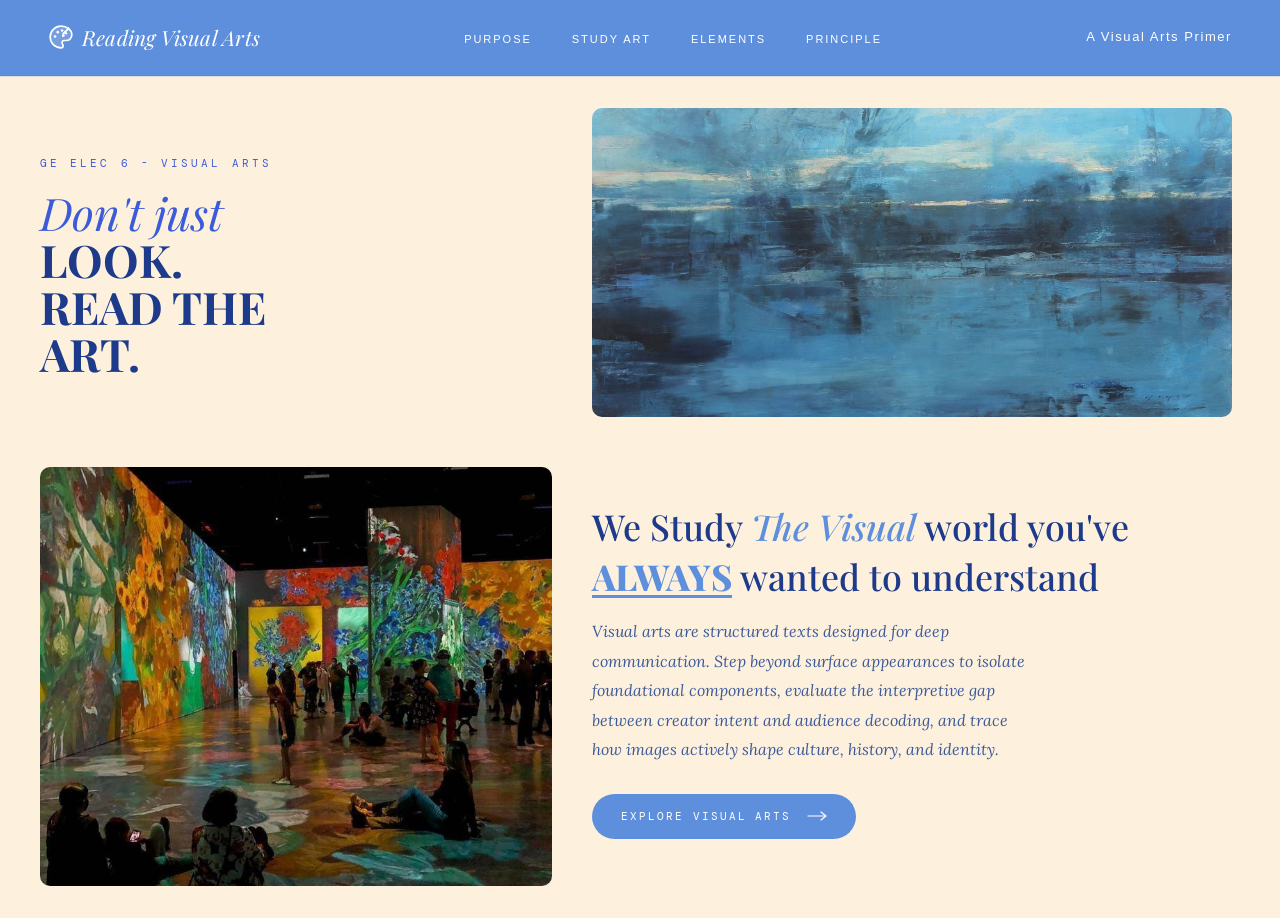
==== commit fadaff5e: "removed film from the headernavbar" ====
--- a/index.html
+++ b/index.html
@@ -189,7 +189,6 @@
       <li><a href="method.html">Study Art</a></li>
       <li><a href="elements.html">Elements</a></li>
       <li><a href="principles.html">Principle</a></li>
-      <li><a href="film.html">Film</a></li>
     </ul>
   </nav>
   <span class="masthead-issue">A Visual Arts Primer</span>
